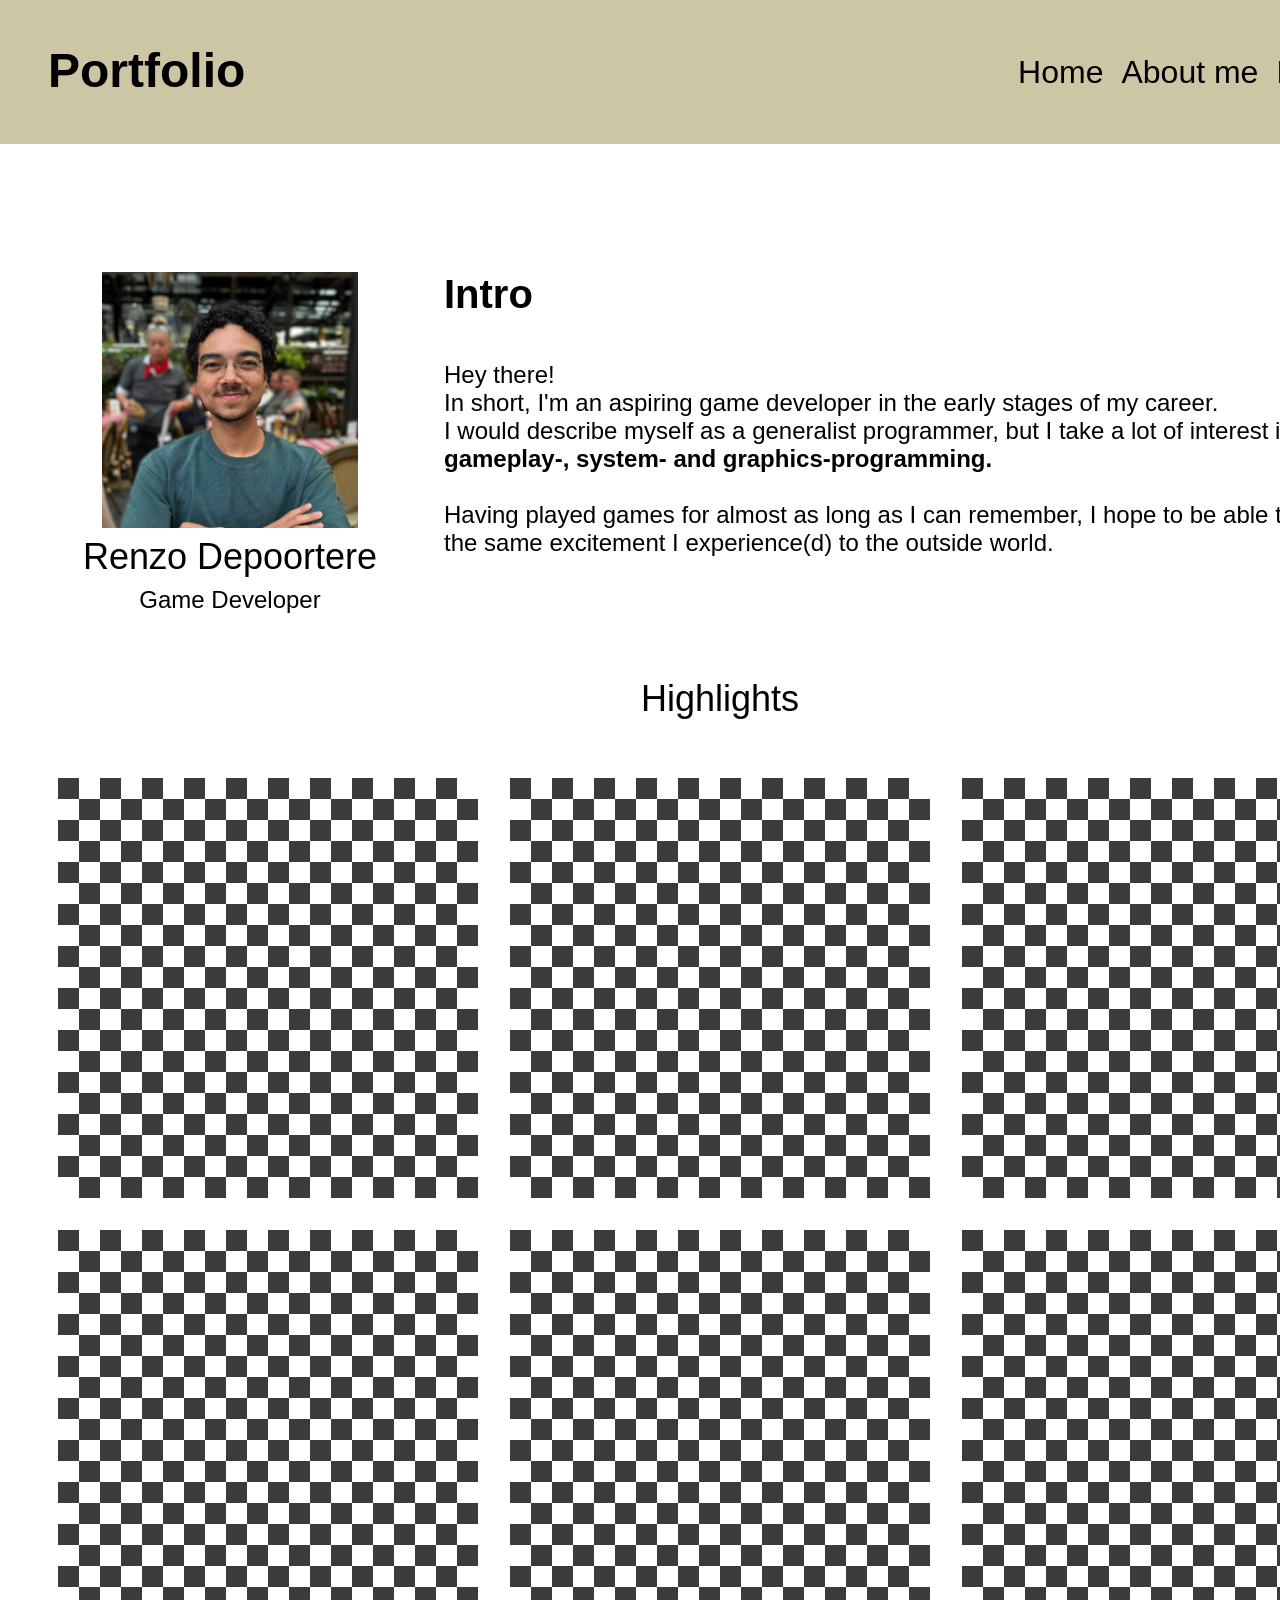
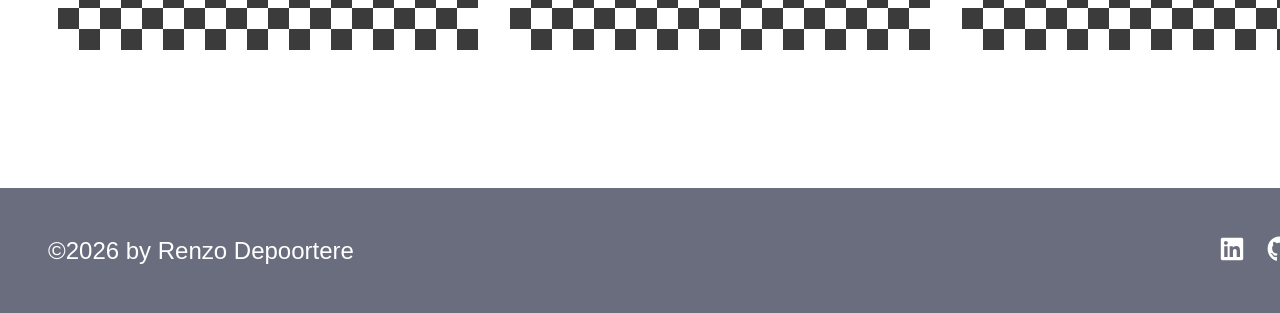
==== index.html @ a189519e "Made a .css file for every HTML file + added informationBits to single projects + added some simple " ====
<!DOCTYPE html>
<html lang="en">
<head>
    <meta charset="UTF-8">
    <meta name="viewport" content="width=device-width, initial-scale=1.0">
    <title>Home | Renzo Depoortere</title>

    <link rel="stylesheet" href="style/general.css">
    <link rel="stylesheet" href="style/index.css">
</head>
<body>
    <div class="Page">
        <div class="Header"> <!-- Not the cleanest way, but copying header for simplicity -->
            <p class="TextMainTitle">Portfolio</p>
            <div class="HeaderButtons">
                <a class="TextHeaderButton" href="index.html">Home</a>
                <a class="TextHeaderButton" href="aboutMe.html">About me</a>
                <a class="TextHeaderButton" href="projects.html">Projects</a>
            </div>
        </div>

        <div class="ContentContainer">
            
            <div class = "Intro">
                <div class = "Profile">
                    <img src="images/personal/ProfilePicture.jpg" alt="Picture of  Renzo" width="256px" height="256px" >
                    <p class = "TextSubtitle">Renzo Depoortere</p>
                    <p class = "TextDescription">Game Developer</p>
                </div>
                <div class="Description">
                    <p class="TextHeader">Intro</p>
                    <p class = TextDescription_Left>
                        Hey there!
                        In short, I'm an aspiring game developer in the early stages of my career.
                        I would describe myself as a generalist programmer, but I take a lot of interest in <b>gameplay-, system- and graphics-programming.</b>

                        Having played games for almost as long as I can remember, I hope to be able to share the same excitement I experience(d) to the outside world.
                    </p>
                </div>
            </div>

            <div class="Projects">
                <p class="TextSubtitle">Highlights</p>
                <div class="ProjectsContainer">
                    <img class="ProjectThumbnail" src="images/Placeholder.png" alt="Placeholder image">
                    <img class="ProjectThumbnail" src="images/Placeholder.png" alt="Placeholder image">
                    <img class="ProjectThumbnail" src="images/Placeholder.png" alt="Placeholder image">
                    <img class="ProjectThumbnail" src="images/Placeholder.png" alt="Placeholder image">
                    <img class="ProjectThumbnail" src="images/Placeholder.png" alt="Placeholder image">
                    <img class="ProjectThumbnail" src="images/Placeholder.png" alt="Placeholder image">
                </div>
            </div>
        </div>

        <div class="Footer"> <!-- Not the cleanest way, but copying footer for simplicity -->
            <p class="TextFooter">©2026 by Renzo Depoortere</p>
            <div class="Contacts">
                <a href="https://www.linkedin.com/in/renzo-depoortere-8077b6225/" target="_blank">
                    <svg viewBox="0 0 640 640" class="ContactPicture">
                        <path d="M512 96L127.9 96C110.3 96 96 110.5 96 128.3L96 511.7C96 529.5 110.3 544 127.9 544L512 544C529.6 544 544 529.5 544 511.7L544 128.3C544 110.5 529.6 96 512 96zM231.4 480L165 480L165 266.2L231.5 266.2L231.5 480L231.4 480zM198.2 160C219.5 160 236.7 177.2 236.7 198.5C236.7 219.8 219.5 237 198.2 237C176.9 237 159.7 219.8 159.7 198.5C159.7 177.2 176.9 160 198.2 160zM480.3 480L413.9 480L413.9 376C413.9 351.2 413.4 319.3 379.4 319.3C344.8 319.3 339.5 346.3 339.5 374.2L339.5 480L273.1 480L273.1 266.2L336.8 266.2L336.8 295.4L337.7 295.4C346.6 278.6 368.3 260.9 400.6 260.9C467.8 260.9 480.3 305.2 480.3 362.8L480.3 480z"/>
                    </svg>
                </a>
               
                <a href="https://github.com/RenzoDepoortere" target="_blank">
                     <svg viewBox="0 0 640 640" class="ContactPicture">
                        <path d="M237.9 461.4C237.9 463.4 235.6 465 232.7 465C229.4 465.3 227.1 463.7 227.1 461.4C227.1 459.4 229.4 457.8 232.3 457.8C235.3 457.5 237.9 459.1 237.9 461.4zM206.8 456.9C206.1 458.9 208.1 461.2 211.1 461.8C213.7 462.8 216.7 461.8 217.3 459.8C217.9 457.8 216 455.5 213 454.6C210.4 453.9 207.5 454.9 206.8 456.9zM251 455.2C248.1 455.9 246.1 457.8 246.4 460.1C246.7 462.1 249.3 463.4 252.3 462.7C255.2 462 257.2 460.1 256.9 458.1C256.6 456.2 253.9 454.9 251 455.2zM316.8 72C178.1 72 72 177.3 72 316C72 426.9 141.8 521.8 241.5 555.2C254.3 557.5 258.8 549.6 258.8 543.1C258.8 536.9 258.5 502.7 258.5 481.7C258.5 481.7 188.5 496.7 173.8 451.9C173.8 451.9 162.4 422.8 146 415.3C146 415.3 123.1 399.6 147.6 399.9C147.6 399.9 172.5 401.9 186.2 425.7C208.1 464.3 244.8 453.2 259.1 446.6C261.4 430.6 267.9 419.5 275.1 412.9C219.2 406.7 162.8 398.6 162.8 302.4C162.8 274.9 170.4 261.1 186.4 243.5C183.8 237 175.3 210.2 189 175.6C209.9 169.1 258 202.6 258 202.6C278 197 299.5 194.1 320.8 194.1C342.1 194.1 363.6 197 383.6 202.6C383.6 202.6 431.7 169 452.6 175.6C466.3 210.3 457.8 237 455.2 243.5C471.2 261.2 481 275 481 302.4C481 398.9 422.1 406.6 366.2 412.9C375.4 420.8 383.2 435.8 383.2 459.3C383.2 493 382.9 534.7 382.9 542.9C382.9 549.4 387.5 557.3 400.2 555C500.2 521.8 568 426.9 568 316C568 177.3 455.5 72 316.8 72zM169.2 416.9C167.9 417.9 168.2 420.2 169.9 422.1C171.5 423.7 173.8 424.4 175.1 423.1C176.4 422.1 176.1 419.8 174.4 417.9C172.8 416.3 170.5 415.6 169.2 416.9zM158.4 408.8C157.7 410.1 158.7 411.7 160.7 412.7C162.3 413.7 164.3 413.4 165 412C165.7 410.7 164.7 409.1 162.7 408.1C160.7 407.5 159.1 407.8 158.4 408.8zM190.8 444.4C189.2 445.7 189.8 448.7 192.1 450.6C194.4 452.9 197.3 453.2 198.6 451.6C199.9 450.3 199.3 447.3 197.3 445.4C195.1 443.1 192.1 442.8 190.8 444.4zM179.4 429.7C177.8 430.7 177.8 433.3 179.4 435.6C181 437.9 183.7 438.9 185 437.9C186.6 436.6 186.6 434 185 431.7C183.6 429.4 181 428.4 179.4 429.7z"/>
                    </svg>
                </a>

                <a href="https://smler.itch.io/" target="_blank">
                     <svg viewBox="0 0 640 640" class="ContactPicture">
                        <path d="M135.9 98.8C114.2 111.7 71.4 160.8 71 173.7L71 195C71 222.1 96.3 245.8 119.2 245.8C146.8 245.8 169.7 223 169.7 195.8C169.7 222.9 191.9 245.8 219.5 245.8C247.1 245.8 268.5 223 268.5 195.8C268.5 222.9 292.1 245.8 319.7 245.8L320.2 245.8C347.8 245.8 371.4 223 371.4 195.8C371.4 222.9 392.9 245.8 420.4 245.8C447.9 245.8 470.2 223 470.2 195.8C470.2 222.9 493.2 245.8 520.7 245.8C543.7 245.8 569 222 569 195L569 173.7C568.6 160.8 525.8 111.6 504.1 98.7C436.7 96.4 389.9 96 320.1 96C250.3 96 155.1 97.1 135.9 98.8zM268.2 233.2C246.2 271.6 190.3 271.9 168.4 233.4C155.2 256.5 125.2 265.5 112.4 261.1C108.5 301.3 98.7 498.2 130.1 530.3C210.1 549 432.2 548.4 509.9 530.3C541.5 498 531.2 298.3 527.6 261.1C514.7 265.5 484.7 256.5 471.6 233.4C449.6 271.9 393.8 271.5 371.8 233.2C364.7 245.7 348.8 262.1 320 262.1C309.6 262.4 299.2 259.9 290.1 254.8C281 249.7 273.4 242.2 268.2 233.2L268.2 233.2zM226.6 287C243.1 287 257.7 287 275.8 306.8C305.1 303.8 334.7 303.8 364 306.8C382.2 287.1 396.8 287.1 413.2 287.1C465.5 287.1 478.4 364.6 497.1 431.5C514.4 493.7 491.6 495.2 463.1 495.2C421 493.6 397.6 463 397.6 432.4C358.3 438.8 295.7 441.2 242 432.4C242 463 218.7 493.6 176.5 495.2C148.1 495.1 125.3 493.6 142.6 431.5C161.3 364.5 174.2 287.1 226.5 287.1L226.5 287zM320 334.8C320 334.8 275.6 375.6 267.6 390L296.6 388.8L296.6 414.1C296.6 415.6 317.9 414.3 319.9 414.3C331.5 414.8 343.2 415.3 343.2 414.1L343.2 388.8L372.2 390C364.2 375.5 319.8 334.8 319.8 334.8L319.9 334.8z"/>
                    </svg>
                </a>

                <a href="mailto:renzodp03@gmail.com" target="_blank">
                     <svg viewBox="0 0 640 640" class="ContactPicture">
                        <path d="M112 128C85.5 128 64 149.5 64 176C64 191.1 71.1 205.3 83.2 214.4L291.2 370.4C308.3 383.2 331.7 383.2 348.8 370.4L556.8 214.4C568.9 205.3 576 191.1 576 176C576 149.5 554.5 128 528 128L112 128zM64 260L64 448C64 483.3 92.7 512 128 512L512 512C547.3 512 576 483.3 576 448L576 260L377.6 408.8C343.5 434.4 296.5 434.4 262.4 408.8L64 260z"/>
                    </svg>
                </a>
            </div>
        </div>
    </div>
</body>
</html>
---- style/general.css ----
/* We should split this up into separate files per HTML and one general */

@font-face 
{
    font-family: 'Inter';
    src: url("fonts/Inter-VariableFont_opsz,wght.ttf") format('truetype');
}

* 
{
    box-sizing: border-box;
    margin: 0;
    padding: 0;
    font-family: 'Inter', sans-serif;
}

body
{
    background-color: #EAE7DC;
}

.Page
{
    width: 1440px;
    min-width: 1440px;
    min-height: 100vh;
    display: flex;
    flex-direction: column;
    gap: 128px;
    margin: 0 auto;
    background-color: white;
    box-shadow: 0 0 20px rgba(0, 0, 0, 0.1);
}

.Header
{
    width: 100%;
    height: 144px;
    display: flex;
    flex-direction: row;
    align-items: center;
    justify-content: space-between;
    padding-left: 48px;
    padding-right: 48px;
    background-color: #CDC6A5;
}

.HeaderButtons
{
    width: fit-content;
    height: fit-content;
    display: flex;
    flex-direction: row;
    align-items: center;
    gap: 18px;
}

.ContentContainer
{
    width: 100%;
    height: fit-content;
    display: flex;
    flex-direction: column;
    align-items: center;
    gap: 64px;
    padding-left: 48px;
    padding-right: 48px;
}

.Footer
{
    width: 100%;
    height: 125px;
    display: flex;
    flex-direction: row;
    align-items: center;
    justify-content: space-between;
    padding-left: 48px;
    padding-right: 48px;
    margin-top: auto;
    background-color: #696D7D;
}

.ProjectCard
{
    position: relative;
    width: 420px;
    height: 420px;
    display: block;
    overflow: hidden;
}

.ProjectCard:hover .ProjectOverlay 
{
    opacity: 1;
}

.ProjectCard:hover .ProjectThumbnail 
{
    transform: scale(1.08);
}

.ProjectCard:hover .TextProject 
{
    transform: translateY(0px);
}

.ProjectsContainer
{
    width: 100%;
    height: fit-content;
    display: grid;
    grid-template-columns: repeat(3, 1fr);
    gap: 32px;
    padding: 10px;
}

.ProjectThumbnail
{
    width: 100%;
    height: 100%;
    object-fit: cover;
    transition: transform 0.4s ease;
}

.ProjectOverlay 
{
    position: absolute;
    top: 0;
    left: 0;
    width: 100%;
    height: 100%;
    background-color: #44444179;
    display: flex;
    align-items: center;
    justify-content: center;
    
    opacity: 0;
    transition: opacity 0.3s ease;
}

.Contacts
{
    width: fit-content;
    height: fit-content;
    display: flex;
    flex-direction: row;
    align-items: center;
    gap: 16px;
    padding-top: 6px;
    padding-bottom: 6px;
}

.ContactPicture
{
    width: 32px;
    height: 32px;
    fill: white;
    transition: fill 0.3s;
}

.ContactPicture:hover 
{
    fill: #CDC6A5; 
}

.ProjectBanner
{
    width: 540px;
    height: fit-content;
    display: flex;
    flex-direction: column;
    gap: 10px;
}

.ProjectLinkContainer
{
    width: 100%;
    height: fit-content;
    display: flex;
    flex-direction: column;
    gap: 10px;
    padding: 5px 5px 5px 5px;
}

.SingleProjectLinkWrapper
{
    width: 32px;
    height: 32px;
}

.ProjectLink
{
    width: 32px;
    height: 32px;
    fill: black;
    transition: fill 0.3s;
}

.ProjectLink:hover 
{
    fill: rgb(74, 74, 74); 
}

.TextMainTitle
{
    font-size: 48px;
    width: fit-content;
    height: 58px; 
    color: black;
    font-weight: bolder;
}

.TextHeaderButton
{
    width: fit-content;
    height: fit-content;
    font-size: 32px;
    color: black;
    cursor: pointer;
    text-decoration: none;
    transition: all 0.2s ease-in-out;
}

.TextHeaderButton:hover 
{
    text-decoration: underline;
    text-underline-offset: 8px;
    text-decoration-thickness: 3px;
}

.TextHeader
{
    width: fit-content;
    height: fit-content;
    font-size: 40px;
    text-align: left;
    color: black;
    font-weight: bold;
}

.TextSubtitle
{
    width: 100%;
    height: fit-content;
    font-size: 36px;
    text-align: center;
    color: black;
}

.TextSubtitle_Left
{
    width: 100%;
    height: fit-content;
    font-size: 36px;
    text-align: left;
    color: black;
}

.TextDescription
{
    width: fit-content;
    height: fit-content;
    font-size: 24px;
    text-align: center;
    color: black;
    white-space: pre-line;
}

.TextDescription_Left
{
    flex: 1; 
    font-size: 24px;
    text-align: left; 
    color: black;
    white-space: pre-line;  
}

.TextProject
{
    font-size: 24px;
    font-weight: bold;
    text-align: center;
    color: white;
}

.TextAboutMeSubject 
{
    font-size: 24px;
    font-weight: bold;
    text-align: center;
    color: white;
}


.TextFooter
{
    width: fit-content;
    height: fit-content;
    font-size: 24px;
    text-align: center;
    color: white;
}
---- style/index.css ----
.Intro
{
    width: 100%;
    height: fit-content;
    display: flex;
    flex-direction: row;
    align-items: center;
    gap: 32px;
}

.Profile
{
    width: 364px;
    height: fit-content;
    display: flex;
    flex-direction: column;
    align-items: center;
    gap: 8px;
}

.Profile img
{
    object-fit: cover;
    object-position: top center;
}

.Description
{
    flex: 1;
    align-self: stretch;
    height: auto;
    display: flex;
    flex-direction: column;
    align-items: left;
    gap: 16px;
}

.Projects
{
    width: 100%;
    height: fit-content;
    display: flex;
    flex-direction: column;
    align-items: center;
    gap: 48px;
}
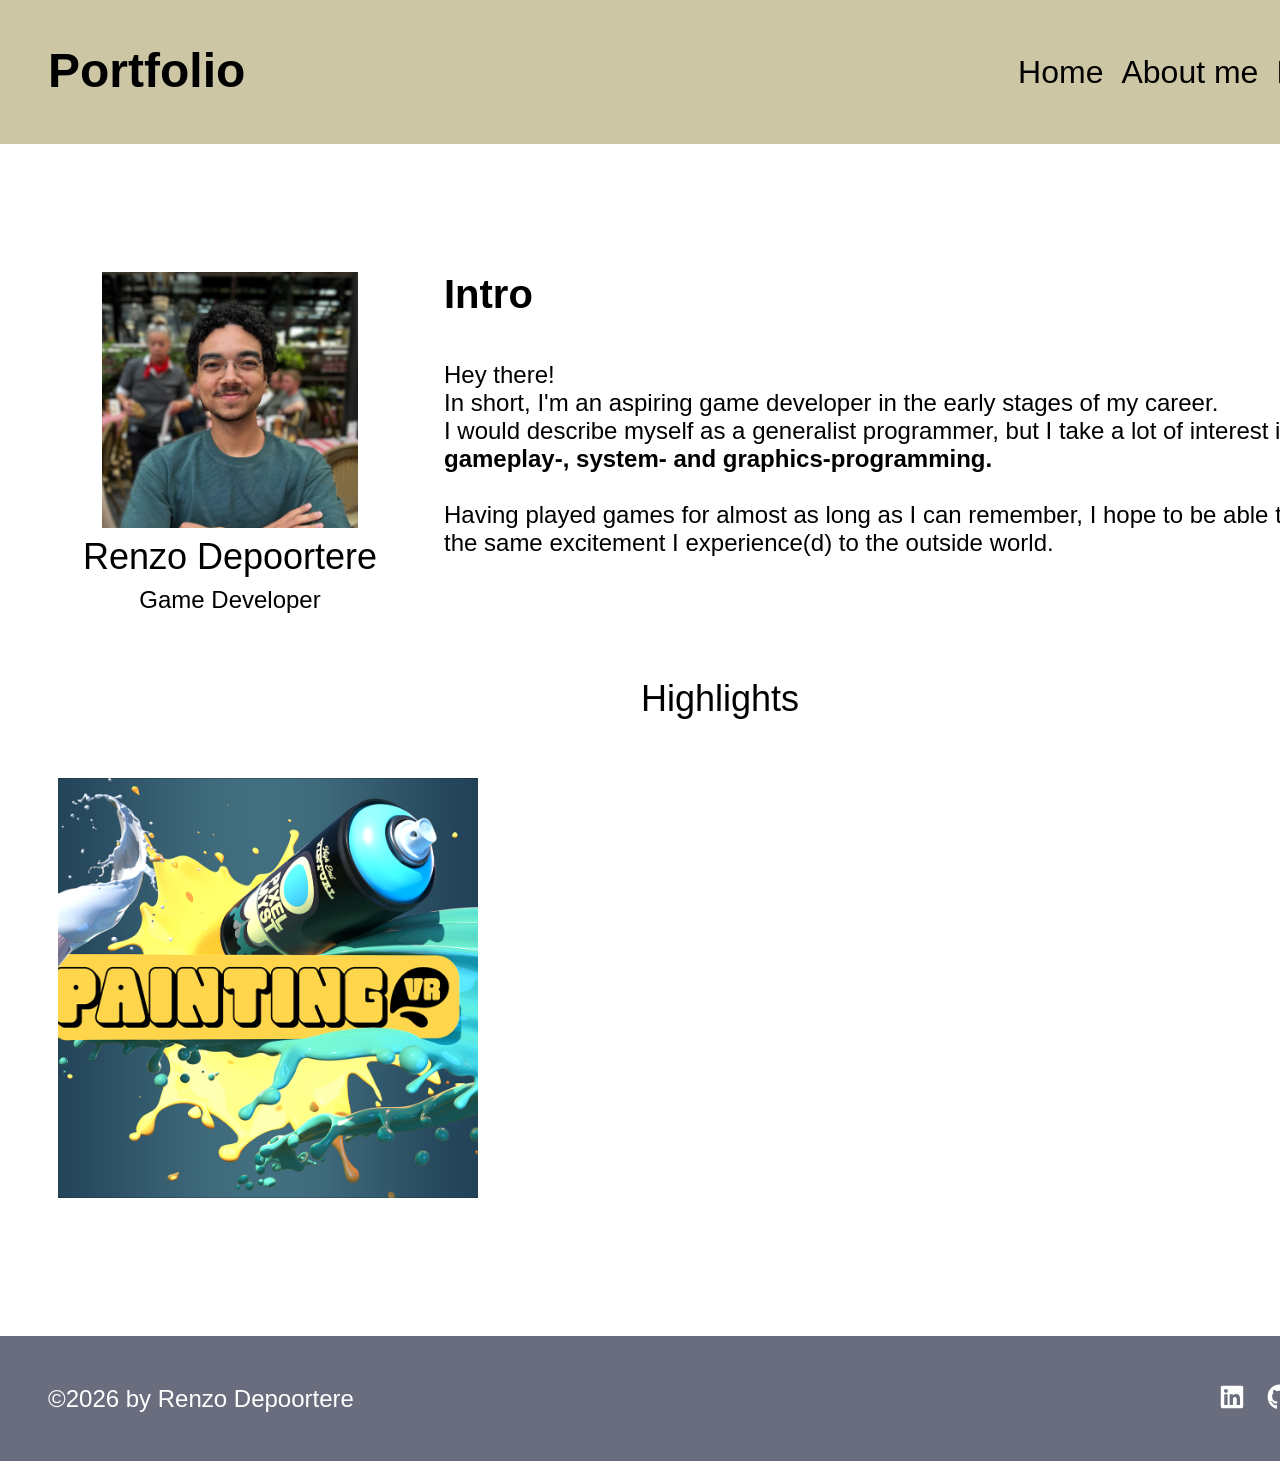
==== commit aa35a8c5: "Projects can get highlighted on the main page + made highlight images appear in full when clicking o" ====
--- a/index.html
+++ b/index.html
@@ -7,9 +7,10 @@
 
     <link rel="stylesheet" href="style/general.css">
     <link rel="stylesheet" href="style/index.css">
+     <script src="javascript/ProjectsLoader.js" defer></script>
 </head>
 <body>
-    <div class="Page">
+    <div class="Page" id="Index">
         <div class="Header"> <!-- Not the cleanest way, but copying header for simplicity -->
             <p class="TextMainTitle">Portfolio</p>
             <div class="HeaderButtons">
@@ -41,14 +42,7 @@
 
             <div class="Projects">
                 <p class="TextSubtitle">Highlights</p>
-                <div class="ProjectsContainer">
-                    <img class="ProjectThumbnail" src="images/Placeholder.png" alt="Placeholder image">
-                    <img class="ProjectThumbnail" src="images/Placeholder.png" alt="Placeholder image">
-                    <img class="ProjectThumbnail" src="images/Placeholder.png" alt="Placeholder image">
-                    <img class="ProjectThumbnail" src="images/Placeholder.png" alt="Placeholder image">
-                    <img class="ProjectThumbnail" src="images/Placeholder.png" alt="Placeholder image">
-                    <img class="ProjectThumbnail" src="images/Placeholder.png" alt="Placeholder image">
-                </div>
+                <div class="ProjectsContainer", id="ProjectsContainer"></div>
             </div>
         </div>
 
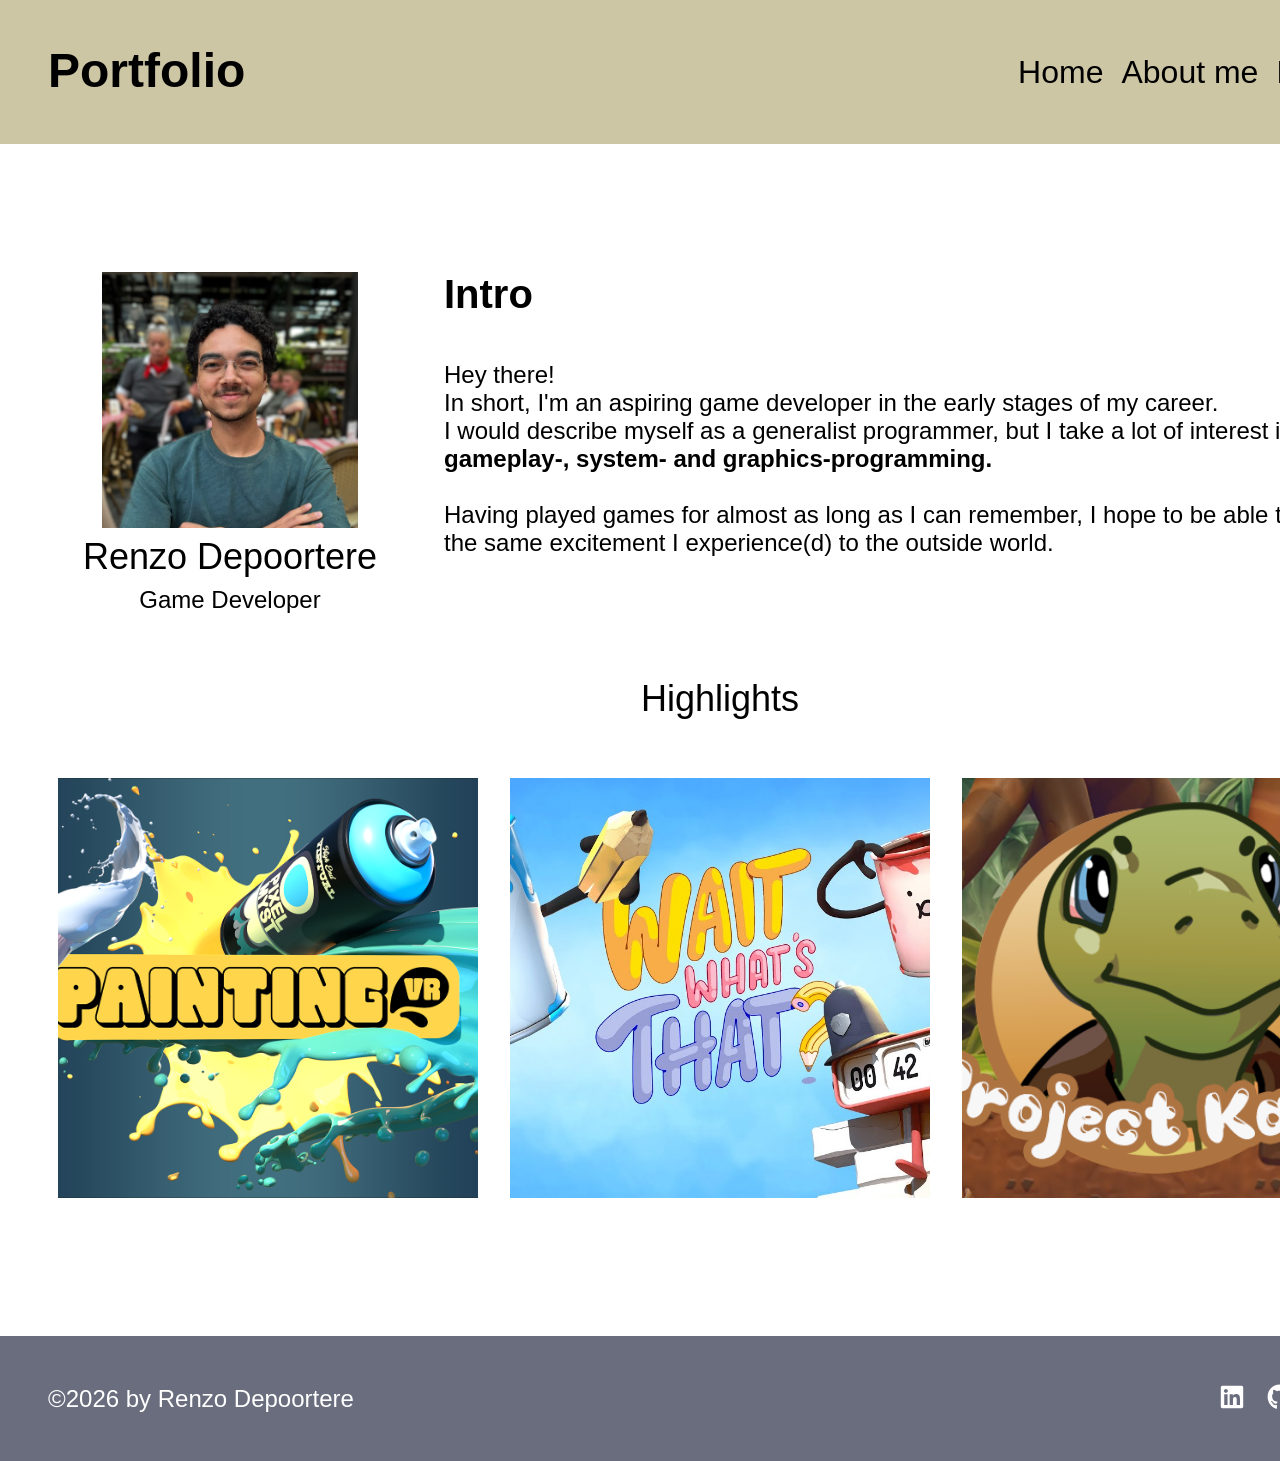
==== commit 7b28d016: "Renamed images into media + added WWT project page" ====
--- a/index.html
+++ b/index.html
@@ -24,7 +24,7 @@
             
             <div class = "Intro">
                 <div class = "Profile">
-                    <img src="images/personal/ProfilePicture.jpg" alt="Picture of  Renzo" width="256px" height="256px" >
+                    <img src="media/personal/ProfilePicture.jpg" alt="Picture of  Renzo" width="256px" height="256px" >
                     <p class = "TextSubtitle">Renzo Depoortere</p>
                     <p class = "TextDescription">Game Developer</p>
                 </div>
--- a/style/general.css
+++ b/style/general.css
@@ -1,4 +1,3 @@
-/* We should split this up into separate files per HTML and one general */
 
 @font-face 
 {
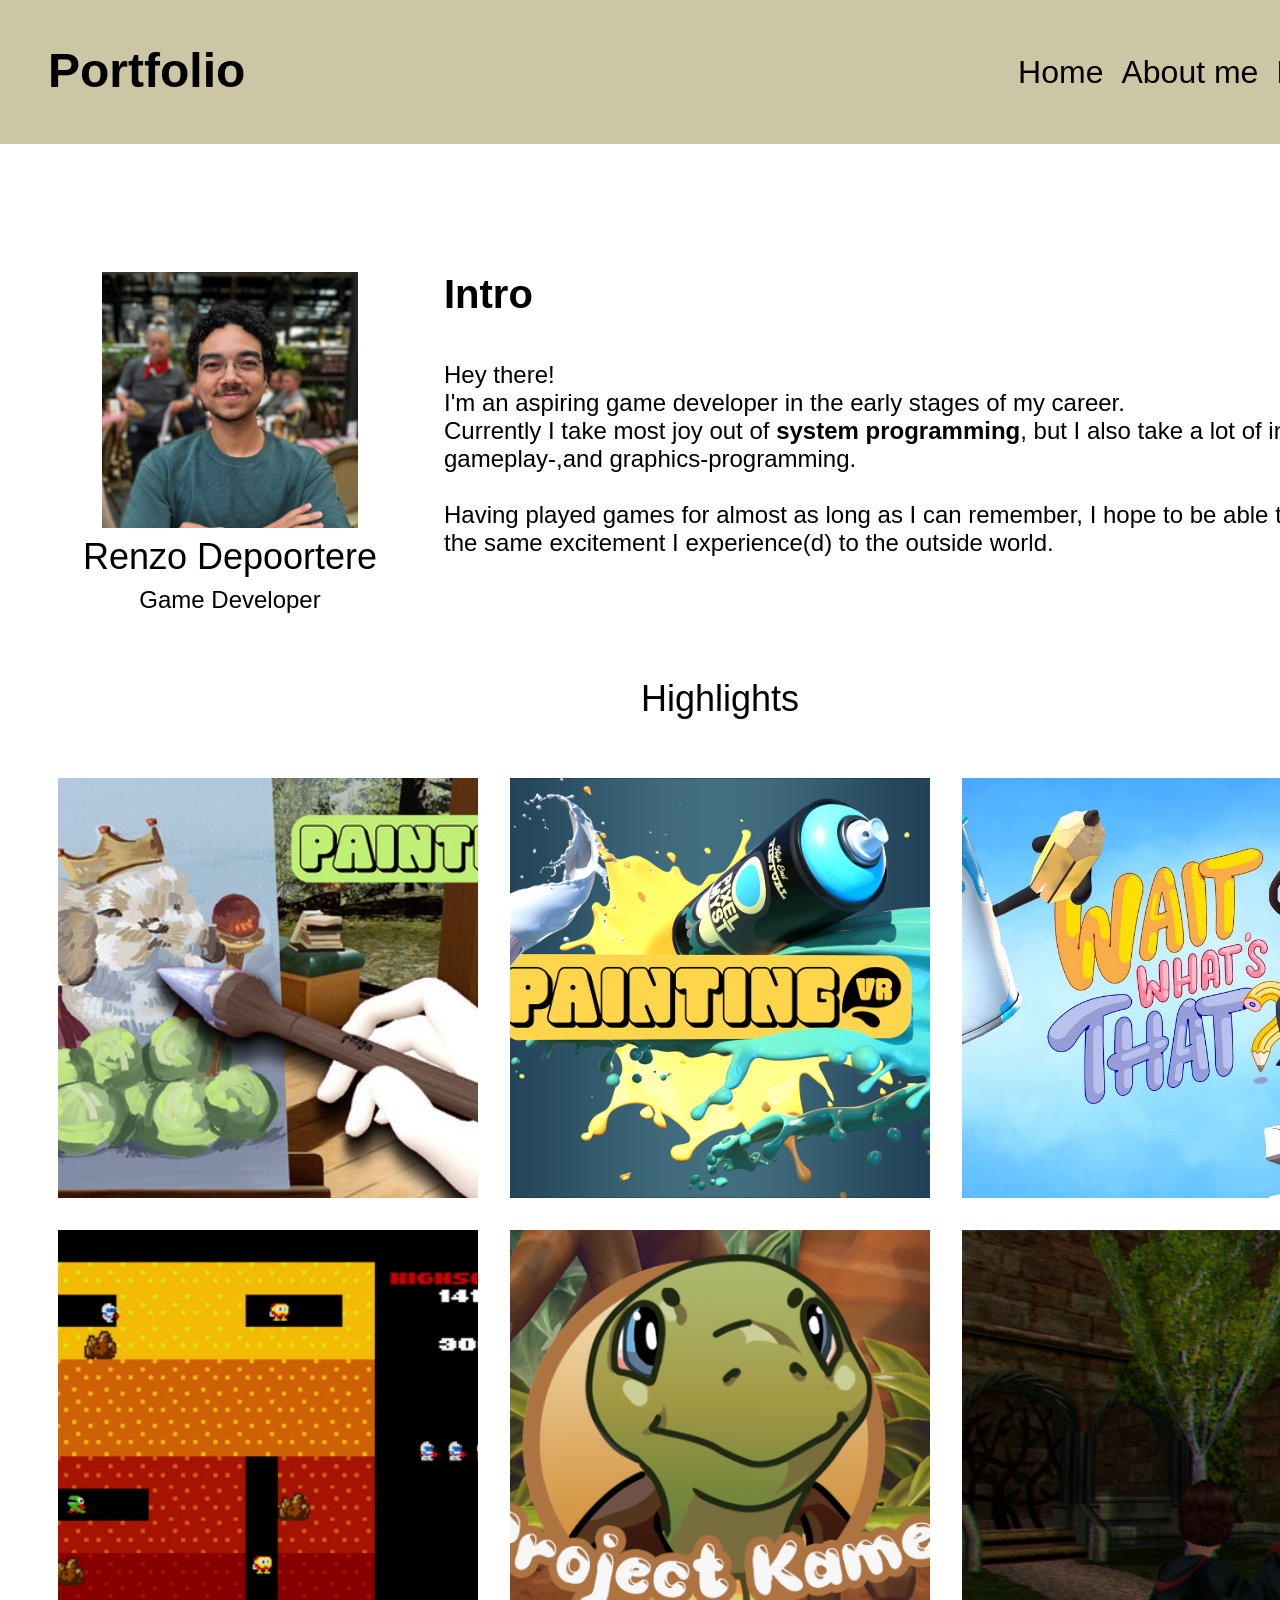
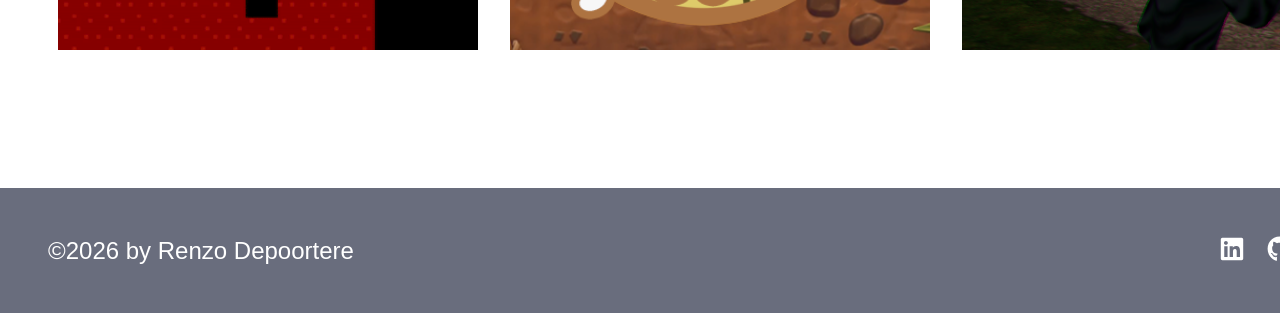
==== commit 0fa93818: "Updated prefered programming style + updated language text formatting + updated culture picture + sw" ====
--- a/index.html
+++ b/index.html
@@ -32,8 +32,8 @@
                     <p class="TextHeader">Intro</p>
                     <p class = TextDescription_Left>
                         Hey there!
-                        In short, I'm an aspiring game developer in the early stages of my career.
-                        I would describe myself as a generalist programmer, but I take a lot of interest in <b>gameplay-, system- and graphics-programming.</b>
+                        I'm an aspiring game developer in the early stages of my career.
+                        Currently I take most joy out of <b>system programming</b>, but I also take a lot of interest in gameplay-,and graphics-programming.
 
                         Having played games for almost as long as I can remember, I hope to be able to share the same excitement I experience(d) to the outside world.
                     </p>
--- a/style/general.css
+++ b/style/general.css
@@ -275,6 +275,19 @@
     white-space: pre-line;  
 }
 
+.TextDescription_LeftBottom
+{
+    flex: 1; 
+    font-size: 24px;
+    text-align: left; 
+    color: black;
+    white-space: pre-line;  
+
+    display: flex;
+    flex-direction: column;
+    justify-content: flex-end;
+}
+
 .TextProject
 {
     font-size: 24px;
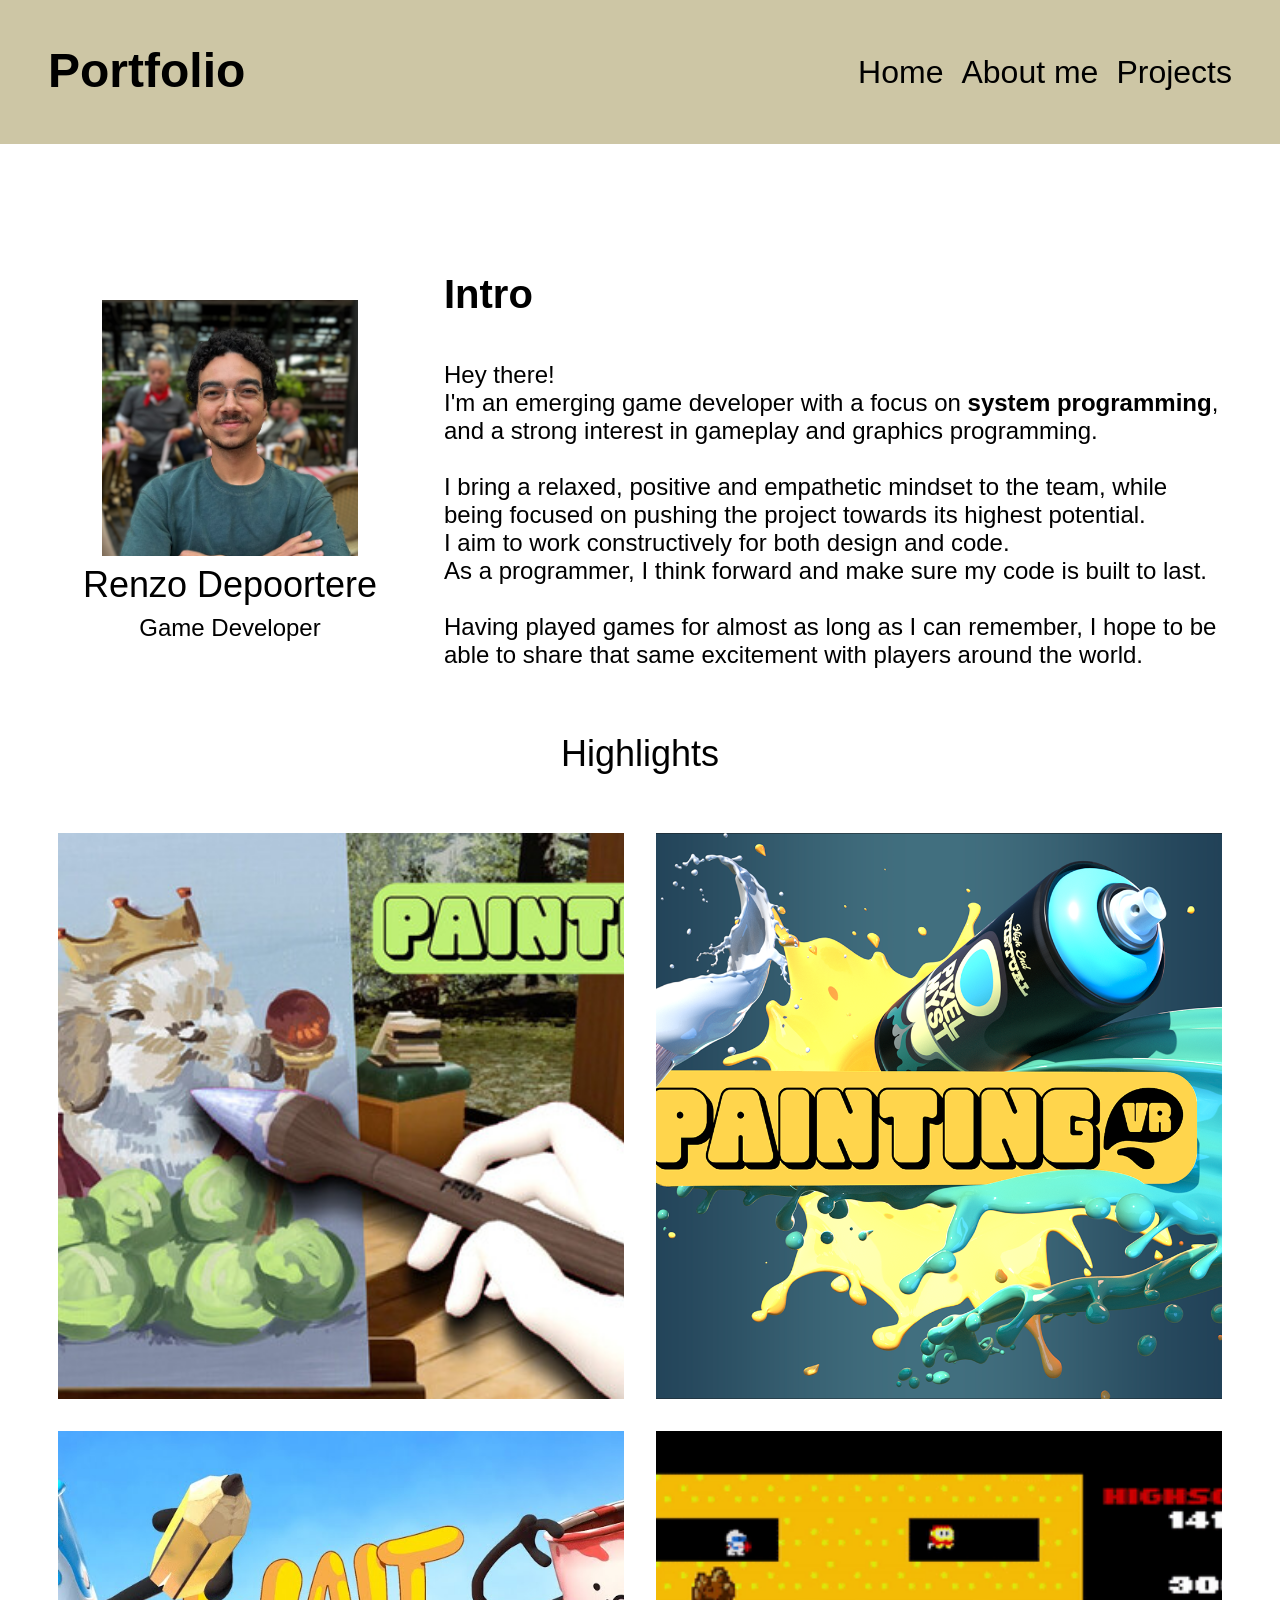
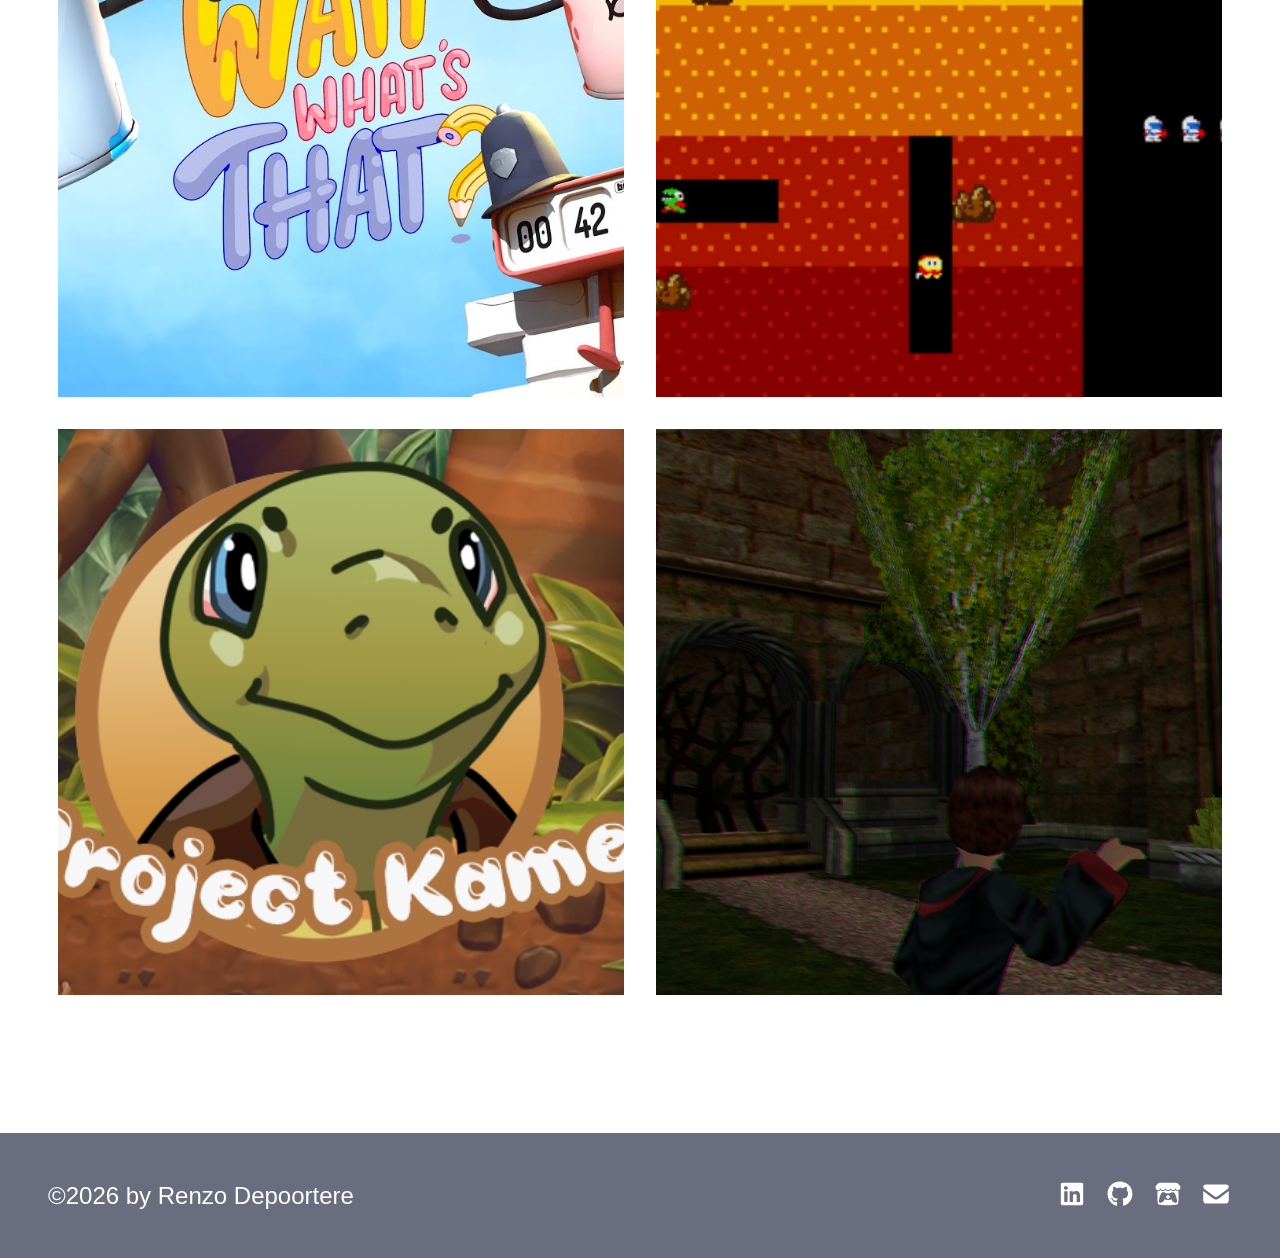
==== commit 25766973: "Updated intro text" ====
--- a/index.html
+++ b/index.html
@@ -32,10 +32,13 @@
                     <p class="TextHeader">Intro</p>
                     <p class = TextDescription_Left>
                         Hey there!
-                        I'm an aspiring game developer in the early stages of my career.
-                        Currently I take most joy out of <b>system programming</b>, but I also take a lot of interest in gameplay-,and graphics-programming.
+                        I'm an emerging game developer with a focus on <b>system programming</b>, and a strong interest in gameplay and graphics programming.
+                        
+                        I bring a relaxed, positive and empathetic mindset to the team, while being focused on pushing the project towards its highest potential.
+                        I aim to work constructively for both design and code. 
+                        As a programmer, I think forward and make sure my code is built to last.
 
-                        Having played games for almost as long as I can remember, I hope to be able to share the same excitement I experience(d) to the outside world.
+                        Having played games for almost as long as I can remember, I hope to be able to share that same excitement with players around the world.
                     </p>
                 </div>
             </div>
--- a/style/general.css
+++ b/style/general.css
@@ -20,9 +20,10 @@
 
 .Page
 {
-    width: 1440px;
-    min-width: 1440px;
+    width: 100%;
+    max-width: 1280px;
     min-height: 100vh;
+    
     display: flex;
     flex-direction: column;
     gap: 128px;
@@ -83,8 +84,8 @@
 .ProjectCard
 {
     position: relative;
-    width: 420px;
-    height: 420px;
+    width: 100%;
+    aspect-ratio: 1 / 1;
     display: block;
     overflow: hidden;
 }
@@ -109,7 +110,7 @@
     width: 100%;
     height: fit-content;
     display: grid;
-    grid-template-columns: repeat(3, 1fr);
+    grid-template-columns: repeat(auto-fit, minmax(420px, 1fr));
     gap: 32px;
     padding: 10px;
 }
@@ -268,20 +269,20 @@
 
 .TextDescription_Left
 {
+    width: 100%;
+    font-size: 24px;
+    text-align: left; 
+    color: black;
+    white-space: pre-line;  
+}
+
+.TextDescription_LeftBottom
+{
     flex: 1; 
     font-size: 24px;
     text-align: left; 
     color: black;
     white-space: pre-line;  
-}
-
-.TextDescription_LeftBottom
-{
-    flex: 1; 
-    font-size: 24px;
-    text-align: left; 
-    color: black;
-    white-space: pre-line;  
 
     display: flex;
     flex-direction: column;
@@ -312,4 +313,61 @@
     font-size: 24px;
     text-align: center;
     color: white;
+}
+
+@media (max-width: 800px) 
+{
+    /* Stack the Header elements */
+    .Header 
+    {
+        flex-direction: column;
+        height: auto;
+        padding: 24px;
+        gap: 16px;
+    }
+
+    /* Wrap the header links if the screen gets super narrow */
+    .HeaderButtons 
+    {
+        flex-wrap: wrap;
+        justify-content: center;
+    }
+
+    .TextHeader
+    {
+        width: 100%;
+        text-align: center;
+    }
+
+    /* Recenter the text for mobile */
+    .TextDescription_Left 
+    {
+        text-align: center;
+    }
+
+    .TextDescription_LeftBottom
+    {
+        text-align: center;
+    }
+
+    .TextSubtitle_Left
+    {
+        text-align: center;
+    }
+
+    /* Stack the Footer */
+    .Footer 
+    {
+        flex-direction: column;
+        height: auto;
+        padding: 32px 24px;
+        gap: 16px;
+    }
+
+    /* Reduce the massive side padding on mobile */
+    .ContentContainer 
+    {
+        padding-left: 24px;
+        padding-right: 24px;
+    }
 }
--- a/style/index.css
+++ b/style/index.css
@@ -43,4 +43,17 @@
     flex-direction: column;
     align-items: center;
     gap: 48px;
+}
+
+@media (max-width: 800px) 
+{
+    /* Stack the Profile picture and Intro text */
+    .Intro 
+    {
+        display: flex;
+        flex-direction: column;
+        align-items: center;
+        text-align: center;
+        gap: 32px;
+    }
 }
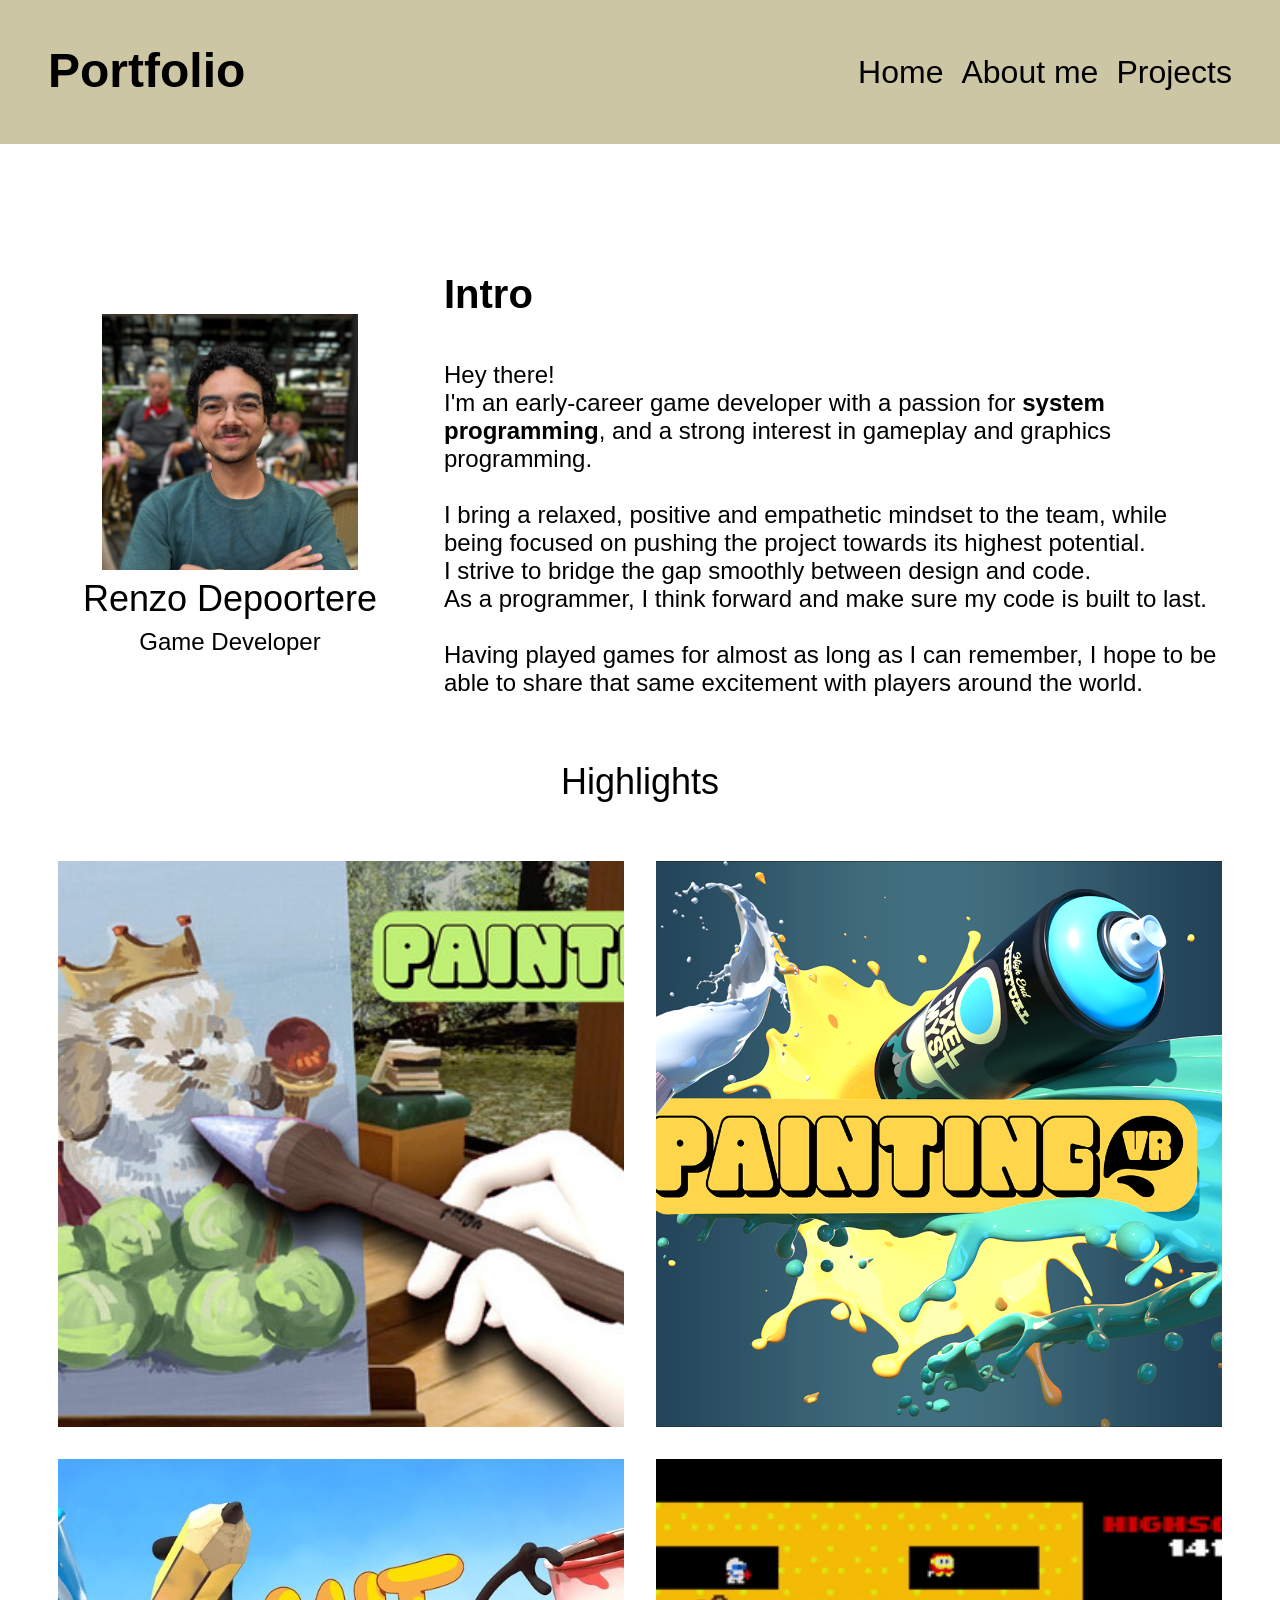
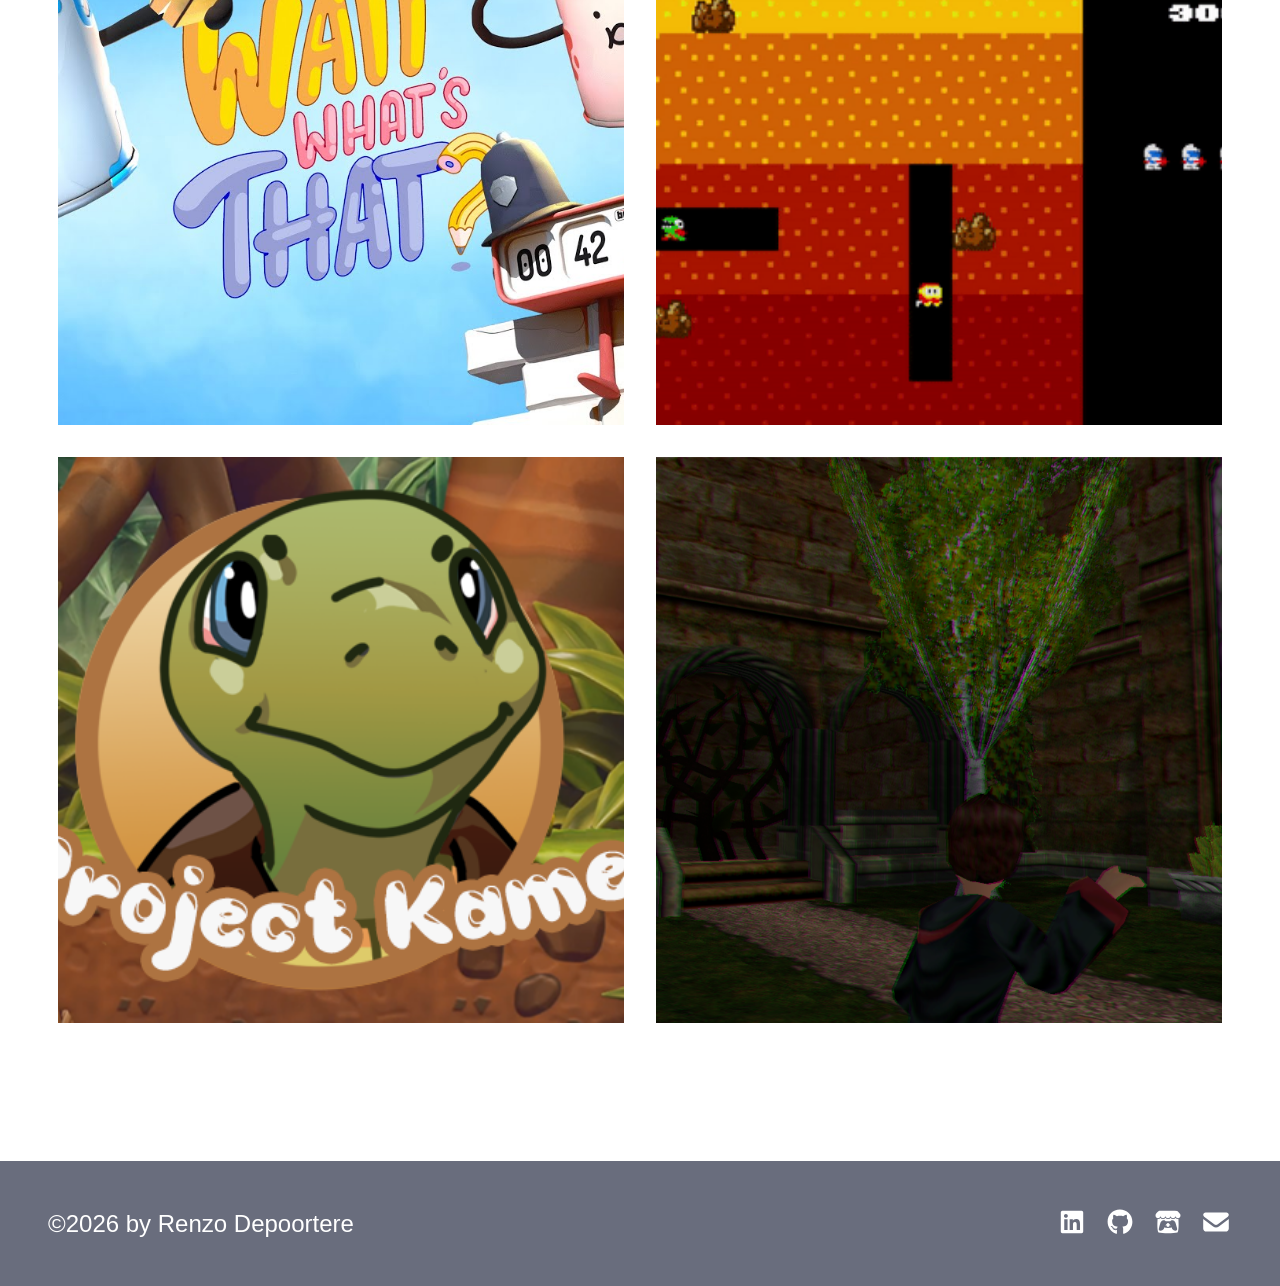
==== commit f928eab8: "Slightly altered intro text" ====
--- a/index.html
+++ b/index.html
@@ -32,10 +32,10 @@
                     <p class="TextHeader">Intro</p>
                     <p class = TextDescription_Left>
                         Hey there!
-                        I'm an emerging game developer with a focus on <b>system programming</b>, and a strong interest in gameplay and graphics programming.
+                        I'm an early-career game developer with a passion for <b>system programming</b>, and a strong interest in gameplay and graphics programming.
                         
                         I bring a relaxed, positive and empathetic mindset to the team, while being focused on pushing the project towards its highest potential.
-                        I aim to work constructively for both design and code. 
+                        I strive to bridge the gap smoothly between design and code. 
                         As a programmer, I think forward and make sure my code is built to last.
 
                         Having played games for almost as long as I can remember, I hope to be able to share that same excitement with players around the world.
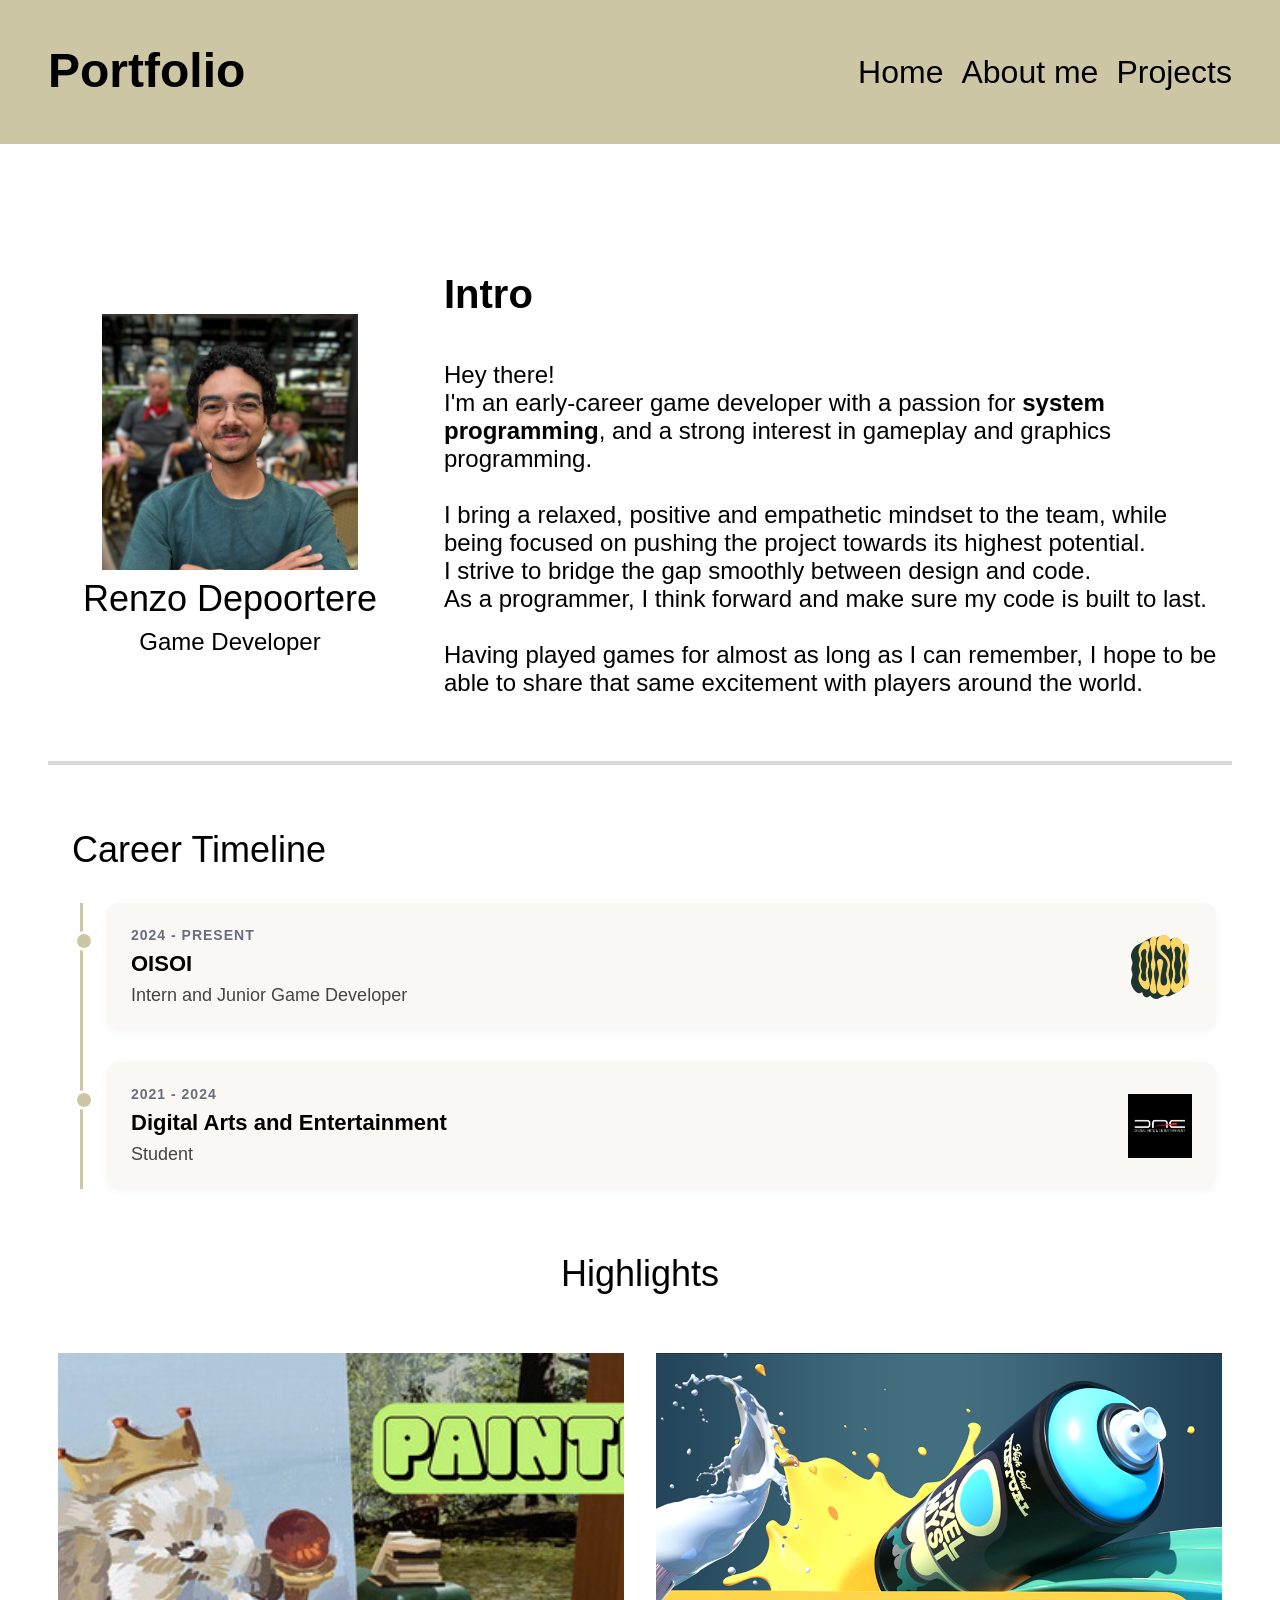
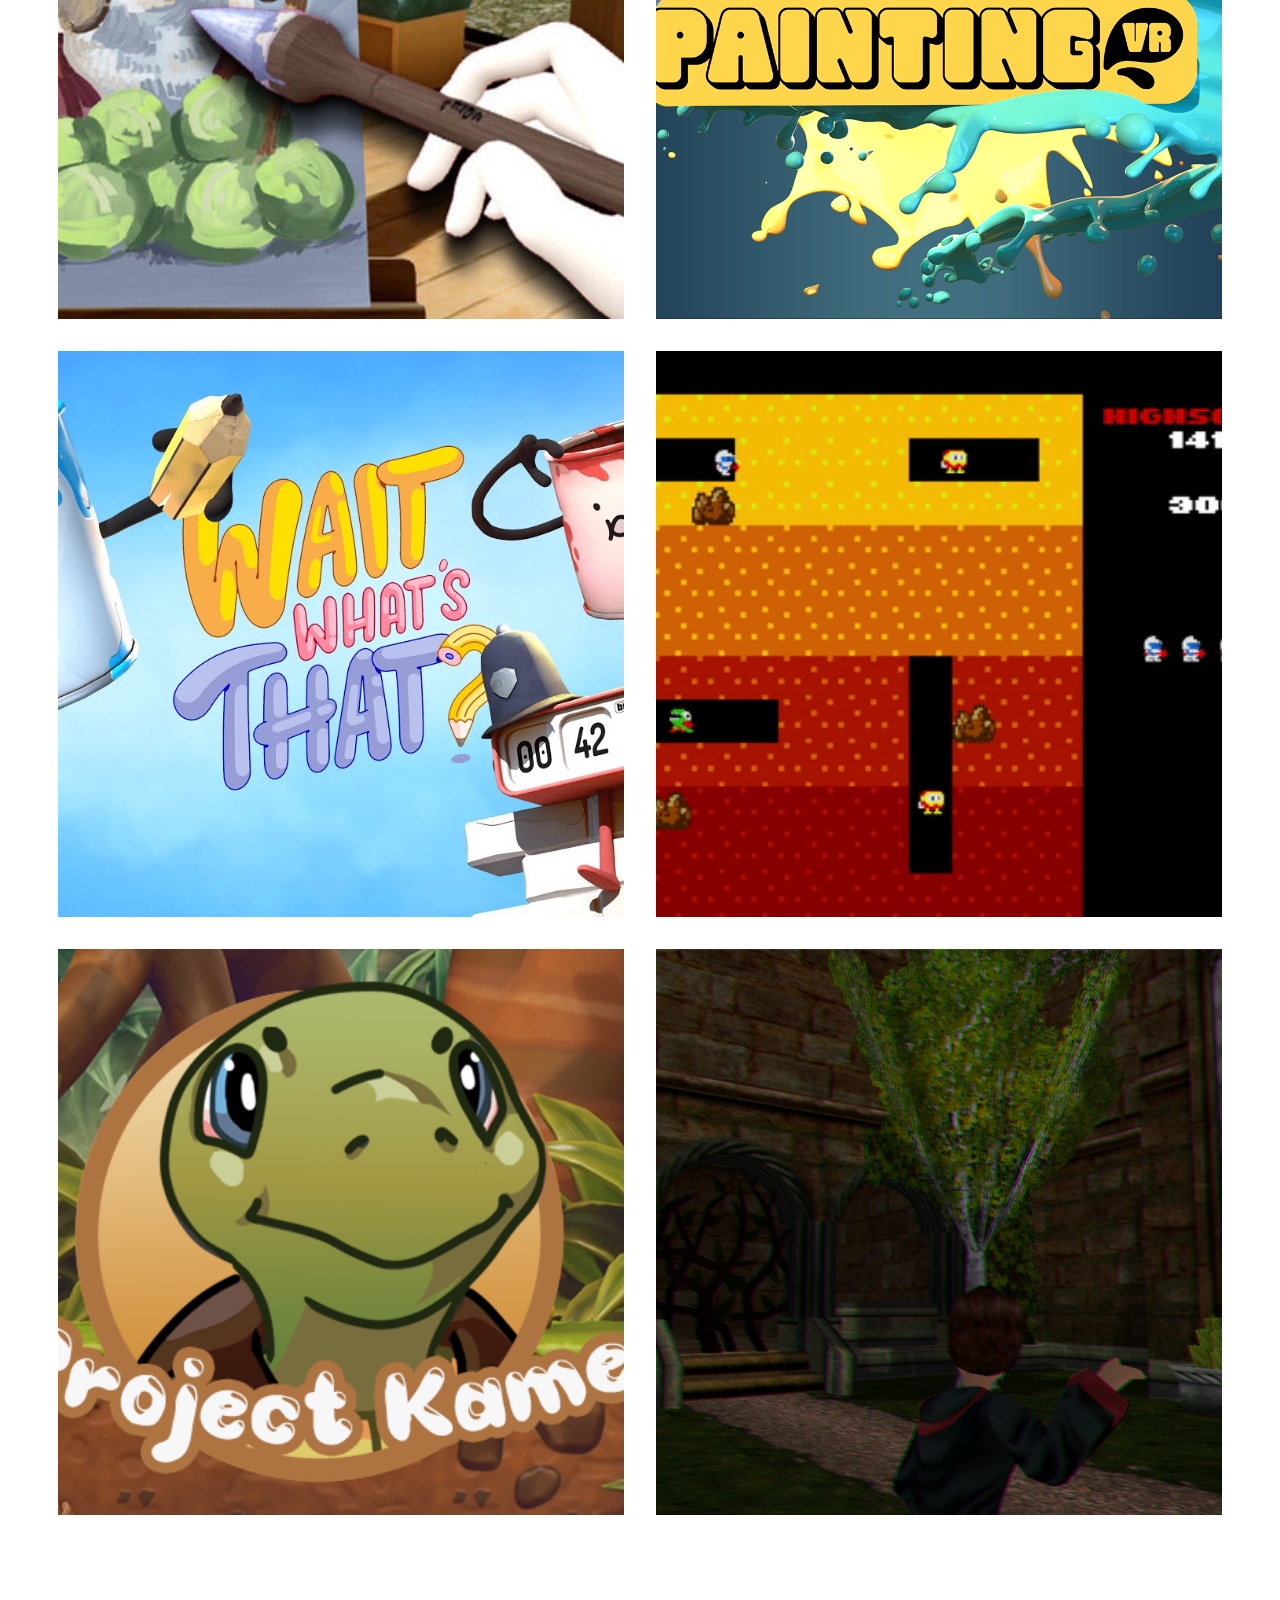
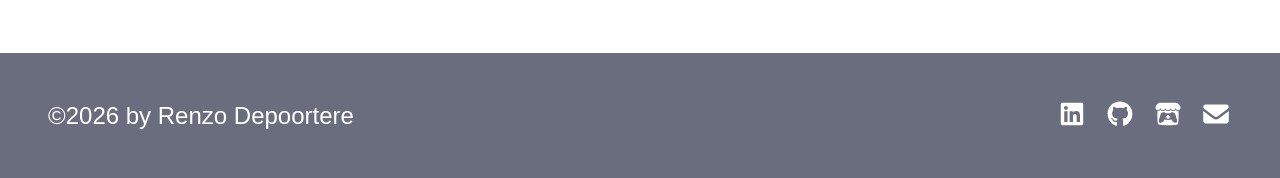
==== commit 719e6f99: "Added a timeline" ====
--- a/index.html
+++ b/index.html
@@ -4,6 +4,7 @@
     <meta charset="UTF-8">
     <meta name="viewport" content="width=device-width, initial-scale=1.0">
     <title>Home | Renzo Depoortere</title>
+    <link rel="icon" type="image/svg" href="media/icons/favicon.svg">
 
     <link rel="stylesheet" href="style/general.css">
     <link rel="stylesheet" href="style/index.css">
@@ -43,6 +44,12 @@
                 </div>
             </div>
 
+            <div class="Separator"></div>
+            <div class="TimelineSection">
+                <p class="TextSubtitle_Left">Career Timeline</p>
+                <div class="TimelineContainer" id="TimelineContainer"></div>
+            </div>
+
             <div class="Projects">
                 <p class="TextSubtitle">Highlights</p>
                 <div class="ProjectsContainer", id="ProjectsContainer"></div>
--- a/style/general.css
+++ b/style/general.css
@@ -139,6 +139,17 @@
     transition: opacity 0.3s ease;
 }
 
+.ProjectCompanyLogo
+{
+    position: absolute;
+    top: 16px;
+    right: 16px;
+    width: 72px;
+    height: 72px;
+    object-fit: contain;
+    pointer-events: none;
+}
+
 .Contacts
 {
     width: fit-content;
@@ -202,6 +213,13 @@
     fill: rgb(74, 74, 74); 
 }
 
+.Separator
+{
+    width: 100%;
+    height: 4px;
+    background-color: #D9D9D9;
+}
+
 .TextMainTitle
 {
     font-size: 48px;
--- a/style/index.css
+++ b/style/index.css
@@ -45,6 +45,96 @@
     gap: 48px;
 }
 
+.TimelineContent
+{
+    display: flex;
+    flex-direction: column;
+    gap: 8px;
+    flex: 1;                      /* Fills the left side space */
+}
+
+.TimelineLogo
+{
+    width: 64px;                  /* Adjust size to fit your design */
+    height: 64px;
+    object-fit: contain;          /* Keeps the logo proportions correct */
+    flex-shrink: 0;
+}
+
+.TimelineSection
+{
+    width: 100%;
+    display: flex;
+    flex-direction: column;
+    gap: 32px;
+    padding-left: 24px;
+    padding-right: 24px;
+}
+
+.TimelineContainer
+{
+    position: relative;
+    width: 100%;
+    display: flex;
+    flex-direction: column;
+    gap: 32px;
+    padding-left: 24px;
+    border-left: 3px solid #CDC6A5; /* The vertical line */
+    margin-left: 8px;
+}
+
+.TimelineItem
+{
+    position: relative;
+    display: flex;
+    flex-direction: row;
+    justify-content: space-between;
+    align-items: center;
+    gap: 24px;
+    background-color: #faf8f5;
+    padding: 24px;
+    border-radius: 12px;
+    box-shadow: 0 2px 8px rgba(0, 0, 0, 0.04);
+    transition: transform 0.2s ease;
+}
+
+/* Little dot on the timeline track */
+.TimelineItem::before
+{
+    content: '';
+    position: absolute;
+    left: -33.5px;
+    top: 28px;
+    width: 14px;
+    height: 14px;
+    border-radius: 50%;
+    background-color: #CDC6A5;
+    border: 3px solid white;
+}
+
+.TimelinePeriod
+{
+    font-size: 14px;
+    font-weight: bold;
+    color: #696D7D;
+    text-transform: uppercase;
+    letter-spacing: 1px;
+}
+
+.TimelineRole
+{
+    font-size: 18px;
+    font-weight: 500;
+    color: #444441;   
+}
+
+.TimelineCompany
+{
+    font-size: 22px;
+    font-weight: bold;
+    color: black;
+}
+
 @media (max-width: 800px) 
 {
     /* Stack the Profile picture and Intro text */
@@ -56,4 +146,27 @@
         text-align: center;
         gap: 32px;
     }
+
+    .TimelineSection
+    {
+        padding-left: 12px;
+        padding-right: 12px;
+    }
+    
+    .TimelineContainer
+    {
+        margin-left: 12px;
+    }
+
+    .TimelineItem
+    {
+        padding: 16px;
+        gap: 16px;
+    }
+
+    .TimelineLogo
+    {
+        width: 48px;
+        height: 48px;
+    }
 }
